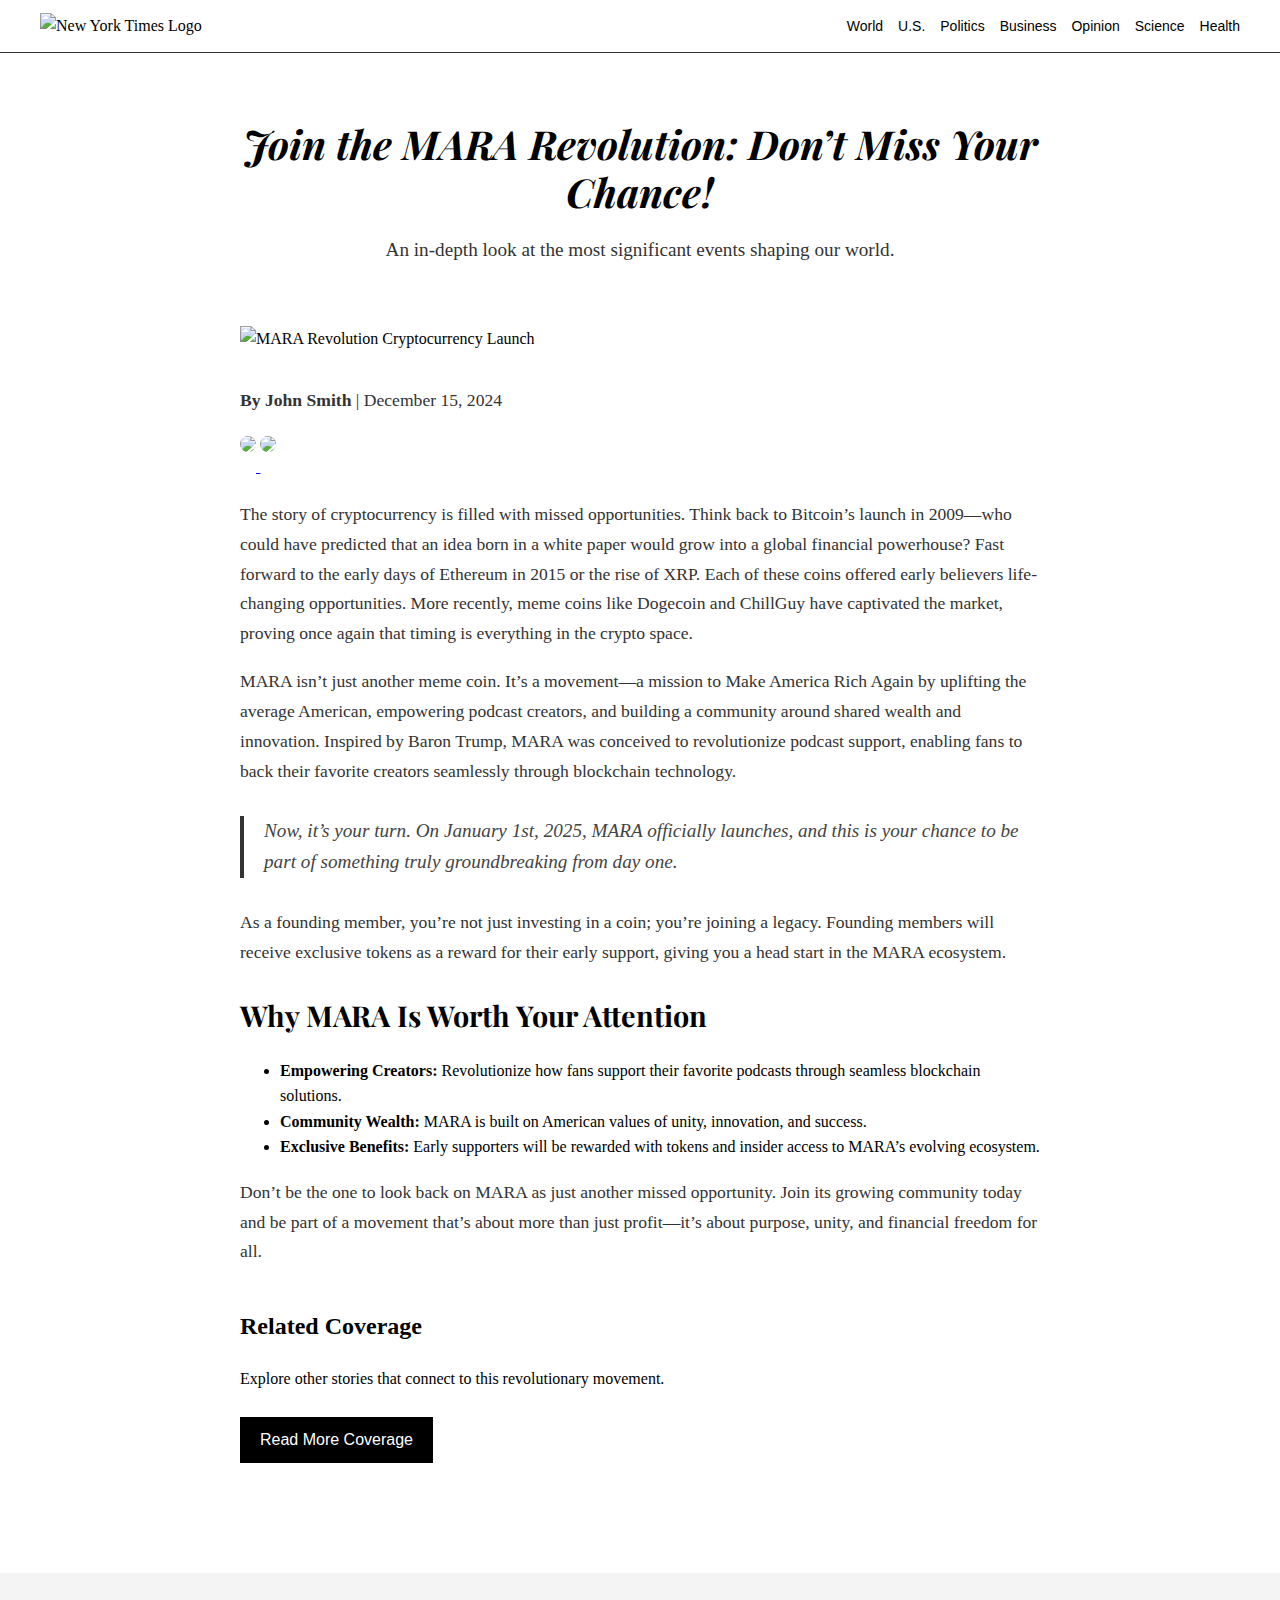
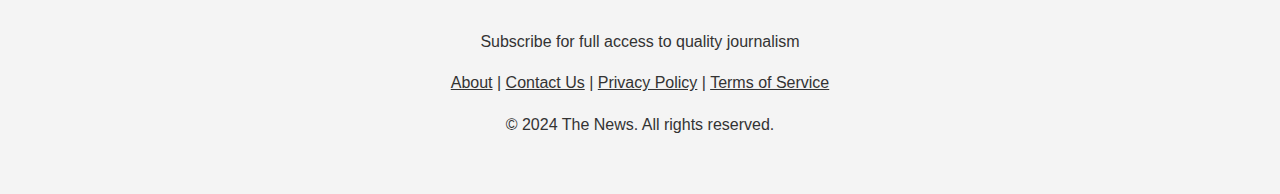
==== index.html @ 5f29851d "first commit" ====
<!DOCTYPE html>
<html lang="en">
  <head>
    <meta charset="UTF-8" />
    <meta name="viewport" content="width=device-width, initial-scale=1.0" />
    <meta
      name="description"
      content="Explore MARA - the revolutionary meme coin that aims to Make America Rich Again through blockchain innovation and community wealth building. Don't miss your chance to join the movement!"
    />
    <meta
      name="keywords"
      content="MARA, meme coin, cryptocurrency, blockchain, financial freedom, podcast creators"
    />
    <meta name="author" content="John Smith" />
    <title>MARA Revolution: Empowering Financial Freedom</title>
    <link rel="stylesheet" href="styles.css" />
    <link rel="icon" href="favicon.png" type="image/jpg" />
  </head>
  <body>
    <nav class="navbar">
      <div class="nav-container">
        <div class="logo">
          <img
            src="https://upload.wikimedia.org/wikipedia/commons/thumb/5/58/NewYorkTimes.svg/1280px-NewYorkTimes.svg.png"
            class="logo-img"
            alt="New York Times Logo"
          />
        </div>
        <div class="nav-links">
          <a href="/world-news">World</a>
          <a href="/us-news">U.S.</a>
          <a href="/politics">Politics</a>
          <a href="/business">Business</a>
          <a href="/opinion">Opinion</a>
          <a href="/science">Science</a>
          <a href="/health">Health</a>
        </div>
      </div>
    </nav>

    <main class="container">
      <header class="header">
        <h1>Join the MARA Revolution: Don’t Miss Your Chance!</h1>
        <p class="subtitle">
          An in-depth look at the most significant events shaping our world.
        </p>
      </header>

      <article class="content">
        <section class="article">
          <img
            src="https://i.ytimg.com/vi/bw3ltuFCJrs/hq720.jpg"
            alt="MARA Revolution Cryptocurrency Launch"
            class="fisher"
          />
          <p class="metadata">
            <strong>By John Smith</strong> | December 15, 2024 <br />

            <a href="https://x.com/mara_bt_token">
              <img
                src="https://encrypted-tbn0.gstatic.com/images?q=tbn:ANd9GcTIof_9iCoyfBWVPFUxErlcwBPvnOuxb36HjQ&s"
                class="twitter"
              />
            </a>

            <a href="https://t.me/baron_trump_token">
              <img
                src="https://upload.wikimedia.org/wikipedia/commons/thumb/8/83/Telegram_2019_Logo.svg/1200px-Telegram_2019_Logo.svg.png"
                class="twitter"
              />
            </a>
          </p>
          <p>
            The story of cryptocurrency is filled with missed opportunities.
            Think back to Bitcoin’s launch in 2009—who could have predicted that
            an idea born in a white paper would grow into a global financial
            powerhouse? Fast forward to the early days of Ethereum in 2015 or
            the rise of XRP. Each of these coins offered early believers
            life-changing opportunities. More recently, meme coins like Dogecoin
            and ChillGuy have captivated the market, proving once again that
            timing is everything in the crypto space.
          </p>
          <p>
            MARA isn’t just another meme coin. It’s a movement—a mission to Make
            America Rich Again by uplifting the average American, empowering
            podcast creators, and building a community around shared wealth and
            innovation. Inspired by Baron Trump, MARA was conceived to
            revolutionize podcast support, enabling fans to back their favorite
            creators seamlessly through blockchain technology.
          </p>
          <blockquote>
            Now, it’s your turn. On January 1st, 2025, MARA officially launches,
            and this is your chance to be part of something truly groundbreaking
            from day one.
          </blockquote>
          <p>
            As a founding member, you’re not just investing in a coin; you’re
            joining a legacy. Founding members will receive exclusive tokens as
            a reward for their early support, giving you a head start in the
            MARA ecosystem.
          </p>

          <h2>Why MARA Is Worth Your Attention</h2>
          <ul>
            <li>
              <strong>Empowering Creators:</strong> Revolutionize how fans
              support their favorite podcasts through seamless blockchain
              solutions.
            </li>
            <li>
              <strong>Community Wealth:</strong> MARA is built on American
              values of unity, innovation, and success.
            </li>
            <li>
              <strong>Exclusive Benefits:</strong> Early supporters will be
              rewarded with tokens and insider access to MARA’s evolving
              ecosystem.
            </li>
          </ul>

          <p>
            Don’t be the one to look back on MARA as just another missed
            opportunity. Join its growing community today and be part of a
            movement that’s about more than just profit—it’s about purpose,
            unity, and financial freedom for all.
          </p>
        </section>

        <section class="related-coverage">
          <h2>Related Coverage</h2>
          <p>
            Explore other stories that connect to this revolutionary movement.
          </p>
          <a href="/related-stories" class="button">Read More Coverage</a>
        </section>
      </article>
    </main>

    <footer class="footer">
      <p>Subscribe for full access to quality journalism</p>
      <nav>
        <a href="/about">About</a> | <a href="/contact">Contact Us</a> |
        <a href="/privacy-policy">Privacy Policy</a> |
        <a href="/terms">Terms of Service</a>
      </nav>
      <p>© 2024 The News. All rights reserved.</p>
    </footer>
  </body>
</html>
---- styles.css ----
/* Font imports */
@import url("https://fonts.googleapis.com/css2?family=Playfair+Display:wght@400;700&display=swap"); /* Similar to Imperial */
@import url("https://fonts.googleapis.com/css2?family=Georgia&display=swap");

/* Reset styles */
body {
  margin: 0;
  padding: 0;
  font-family: Georgia, serif;
  line-height: 1.6;
  background-color: white;
}

/* Navbar styles */
.navbar {
  width: 100%;
  background-color: white;
  color: black;
  padding: 5px 0; /* Reduced padding */
  border-bottom: 1px solid #333;
  position: sticky;
  top: 0;
  z-index: 1000;
}

.nav-container {
  max-width: 1200px;
  margin: 0 auto;
  padding: 0 15px; /* Reduced padding */
  display: flex;
  justify-content: space-between;
  align-items: center;
  height: 42px; /* Fixed height for NYT-style navbar */
}

.logo h2 {
  font-family: "Playfair Display", serif;
  font-size: 1.25rem;
  margin: 0;
}

.nav-links {
  display: flex;
  gap: 15px; /* Reduced gap */
  font-size: 0.875rem; /* Smaller font size */
}

.nav-links a {
  color: black;
  text-decoration: none;
  font-family: Arial, sans-serif; /* NYT uses a sans-serif for nav */
  padding: 5px 0; /* Reduced padding */
}

.nav-links a:hover {
  text-decoration: underline;
}

/* Container styles */
.container {
  max-width: 800px;
  margin: 0 auto;
  padding: 40px 20px;
  background-color: white;
}

/* Header styles */
.header {
  text-align: center;
  margin-bottom: 40px;
}

.logo-img {
  height: 20px;
}

.twitter {
  width: 40px;
  border-radius: 50%;
}

.header h1 {
  font-family: "Playfair Display", serif;
  font-size: 2.5em;
  margin-bottom: 10px;
  font-weight: 700;
  line-height: 1.2;
  font-style: italic;
}

.fisher {
  height: 100px;
}

.subtitle {
  font-family: Georgia, serif;
  font-size: 1.2em;
  color: #333;
}

/* Article styles */
.article {
  margin-bottom: 40px;
}

.article h2 {
  font-family: "Playfair Display", serif;
  font-size: 1.8em;
  margin-bottom: 20px;
}

.article p {
  font-family: Georgia, serif;
  font-size: 1.1em;
  line-height: 1.7;
  color: #333;
}

.article blockquote {
  font-family: Georgia, serif;
  font-size: 1.2em;
  font-style: italic;
  margin: 30px 0;
  padding-left: 20px;
  border-left: 4px solid #333;
  color: #444;
}

/* Metadata styles */
.metadata {
  font-family: Arial, sans-serif;
  font-size: 0.9em;
  color: #666;
  margin: 15px 0;
}

/* Image styles */
.article img {
  max-width: 100%;
  height: auto;
  margin: 20px 0;
}

/* Button styles */
.button {
  display: inline-block;
  padding: 10px 20px;
  background-color: #000;
  color: white;
  text-decoration: none;
  margin: 10px 0;
  font-family: Arial, sans-serif;
}

/* Footer styles */
.footer {
  text-align: center;
  padding: 40px 20px;
  background-color: #f4f4f4;
  color: #333;
  margin-top: 60px;
  font-family: Arial, sans-serif;
}

.footer a {
  color: #333;
}

/* Responsive design */
@media only screen and (max-width: 600px) {
  .container {
    width: 100%;
    padding: 20px;
  }

  .nav-container {
    flex-direction: column;
    height: auto;
    padding: 10px 15px;
  }

  .nav-links {
    flex-wrap: wrap;
    justify-content: center;
    gap: 10px;
  }

  .header h1 {
    font-size: 2em;
  }
}
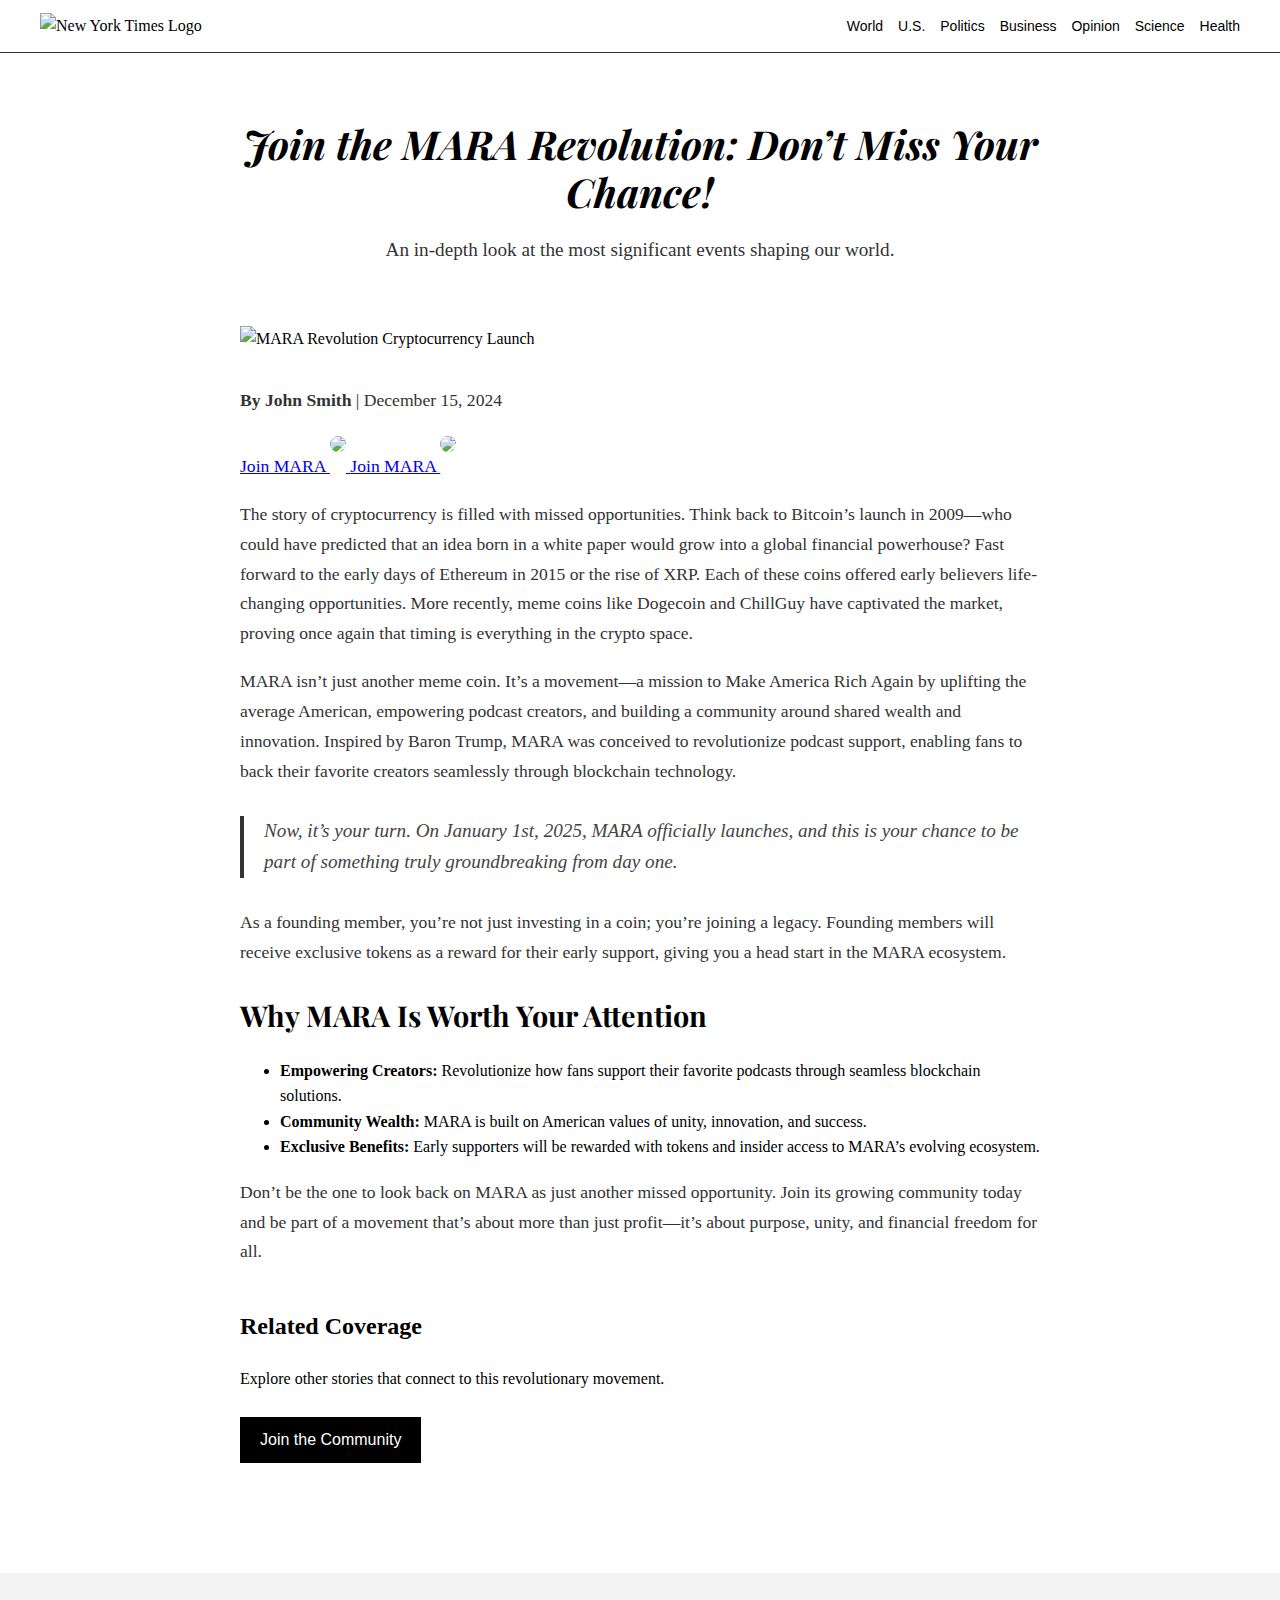
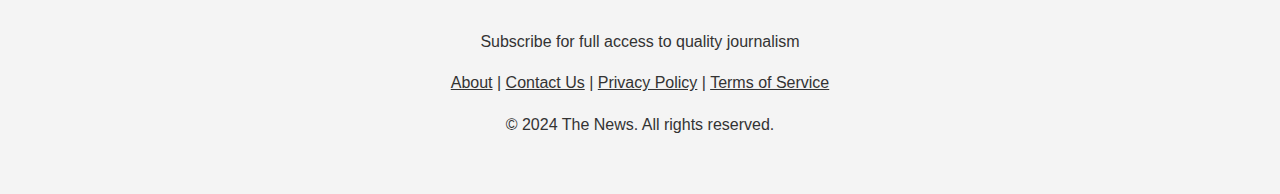
==== commit ad04b7e3: "add links" ====
--- a/index.html
+++ b/index.html
@@ -27,13 +27,13 @@
           />
         </div>
         <div class="nav-links">
-          <a href="/world-news">World</a>
-          <a href="/us-news">U.S.</a>
-          <a href="/politics">Politics</a>
-          <a href="/business">Business</a>
-          <a href="/opinion">Opinion</a>
-          <a href="/science">Science</a>
-          <a href="/health">Health</a>
+          <a href="https://www.nytimes.com">World</a>
+          <a href="https://www.nytimes.com">U.S.</a>
+          <a href="https://www.nytimes.com">Politics</a>
+          <a href="https://www.nytimes.com">Business</a>
+          <a href="https://www.nytimes.com">Opinion</a>
+          <a href="https://www.nytimes.com">Science</a>
+          <a href="https://www.nytimes.com">Health</a>
         </div>
       </div>
     </nav>
@@ -57,6 +57,7 @@
             <strong>By John Smith</strong> | December 15, 2024 <br />
 
             <a href="https://x.com/mara_bt_token">
+              Join MARA
               <img
                 src="https://encrypted-tbn0.gstatic.com/images?q=tbn:ANd9GcTIof_9iCoyfBWVPFUxErlcwBPvnOuxb36HjQ&s"
                 class="twitter"
@@ -64,6 +65,7 @@
             </a>
 
             <a href="https://t.me/baron_trump_token">
+              Join MARA
               <img
                 src="https://upload.wikimedia.org/wikipedia/commons/thumb/8/83/Telegram_2019_Logo.svg/1200px-Telegram_2019_Logo.svg.png"
                 class="twitter"
@@ -131,7 +133,9 @@
           <p>
             Explore other stories that connect to this revolutionary movement.
           </p>
-          <a href="/related-stories" class="button">Read More Coverage</a>
+          <a href="https://x.com/mara_bt_token" class="button"
+            >Join the Community</a
+          >
         </section>
       </article>
     </main>
